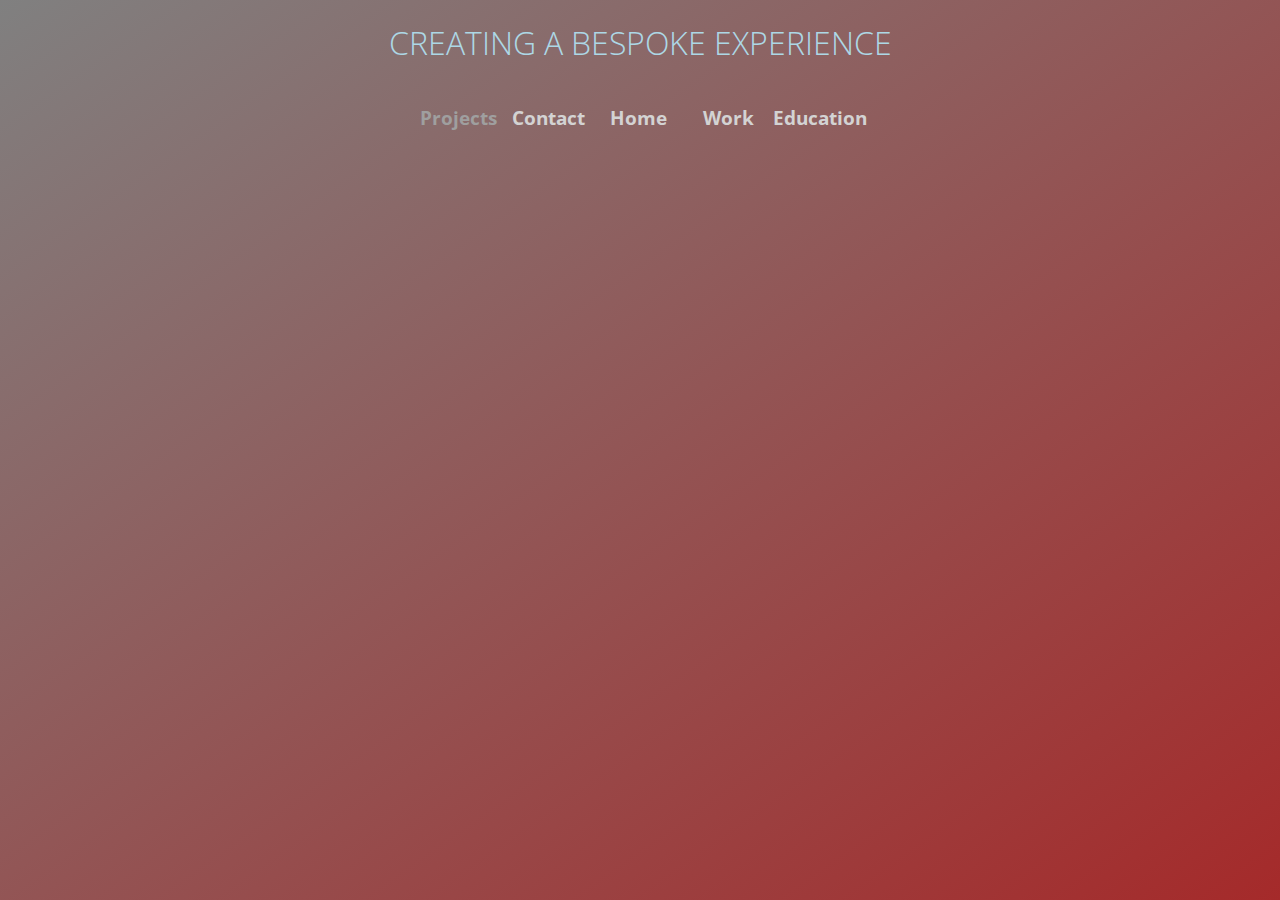
==== bespoke.htm @ 3442506e "commit idk what number" ====
<!DOCTYPE html>
<html lang ="en">
    <head>
        <meta charset="UTF-8">
        <meta name="viewport" content="width=device-width">
        <title>Angelo's Projects</title>
        <link rel="stylesheet" href="styles.css">
        <link href="https://fonts.googleapis.com/css?family=Montserrat:400,500|Open+Sans:100,300,400|Roboto:400,500&display=swap" rel="stylesheet">
    </head>
    <body>
    <header>
        <h1>CREATING A BESPOKE EXPERIENCE</h1>
        <section class="navigation">
            <div id="current" class="navbtn"><h3>Projects</h3></div>
            <div class="navbtn"><a href="contact.htm"><h3>Contact</h3></a></div>
            <div class="navbtn"><a href="index.htm"><h3>Home</h3></a></div>
            <div class="navbtn"><a href="work.htm"><h3>Work</h3></a></div>
            <div class="navbtn"><a href="education.htm"><h3>Education</h3></a></div>   
        </section>
    </header>
	</body>
</html>
---- styles.css ----
html {background-image: linear-gradient(to top left, brown, gray); 
min-height: 100vh; 
max-height: calc(auto + 20px);
}
header {
    text-align: center;
    color: lightblue;
    font-family: 'Open Sans', sans-serif;
    font-weight:300;
}
body {
    font-family: 'Open Sans', sans-serif;
}
h1 {
    font-weight: 100;
}

h3 {
	position: relative;
	text-align: center;
}
h4 {
    padding: 0;
    position: relative;
    left: 7vw;
    font-size: 22px;
    font-family: 'Open Sans', sans-serif;
    color: white;
    font-weight: 300;	
	max-width: 92vw;
}

p {
	font-size: 16px;
	color: lightgray;
}
a {
    text-decoration: none;
    color:lightgray;
}
a:hover{
    color:gray;
}
.navigation{
    position: relative;
    display:flex;
    flex-wrap: wrap;
    align-content: center;
    justify-content: center;
    text-align: center;
    font-style: normal;
    color: beige;
	
}

.navbtn {
    font-family: 'Open Sans', sans-serif;
    flex: 0 1 90px;
    font-weight: 100;
}
}
.middleside {
    font-family: 'Montserrat', sans-serif;
    position: relative;
    left: 30px;
}
.middleside img{
    width: 200px;
    float: left;
    position: relative;
    left: 20px;
}
.hometext {
    position: relative;
    left: 30px;
    width:90vw;
    color: white;
    font-weight: 100;
}
#current.navbtn {
    color: #9f9f9f;
}
#upside.hometext {
    left: 9vw;
}
.loadingtext{
    position: relative;
    left: 9vw;
}

.loadingbar {
    position: relative;
    display: inline-flex;
    left:8vw;
    width: 200px;
    border-color: black;
    border: 2px solid;
    border-radius: 2px;
    flex: 1 1 300px;
}

.loaded {
    background: black;
    width: 54px;
}
.toload {
    background: lightblue;
    width: 146px;
}

.contact{
	position: relative;
	left: 9vw;
}
.icons{
	color: lightgray;
	font-size: 1.5em;
	
}
.linebreak {
	width: 100vw;
}
.list {
	position: relative;
	display: inline-flex;
	top: 10vh;
	flex-wrap: wrap;
	flex-flow: row wrap;	
}
.edutitle {
	font-size: 20px;
}

.edutext {
	position: relative;
	text-align: justify;
	width: 65vw;
}
.edulist {
	position: relative;
	text-align: center;
	width:30vw;

}
.subtitle {
	position: relative;
	left: 2vw;
	color: lightcoral;
}

.projleft img {
	position: relative;
	float: left;
	left: 5vw;
	width: 300px;
	border-radius: 6px;
}

.projlefttext {
	position: relative;
	left: 7vw;
	top: 20px;
	max-width: 92vw;
	font-family: 
}
#phone.projleft img {
	height: 200px;
}
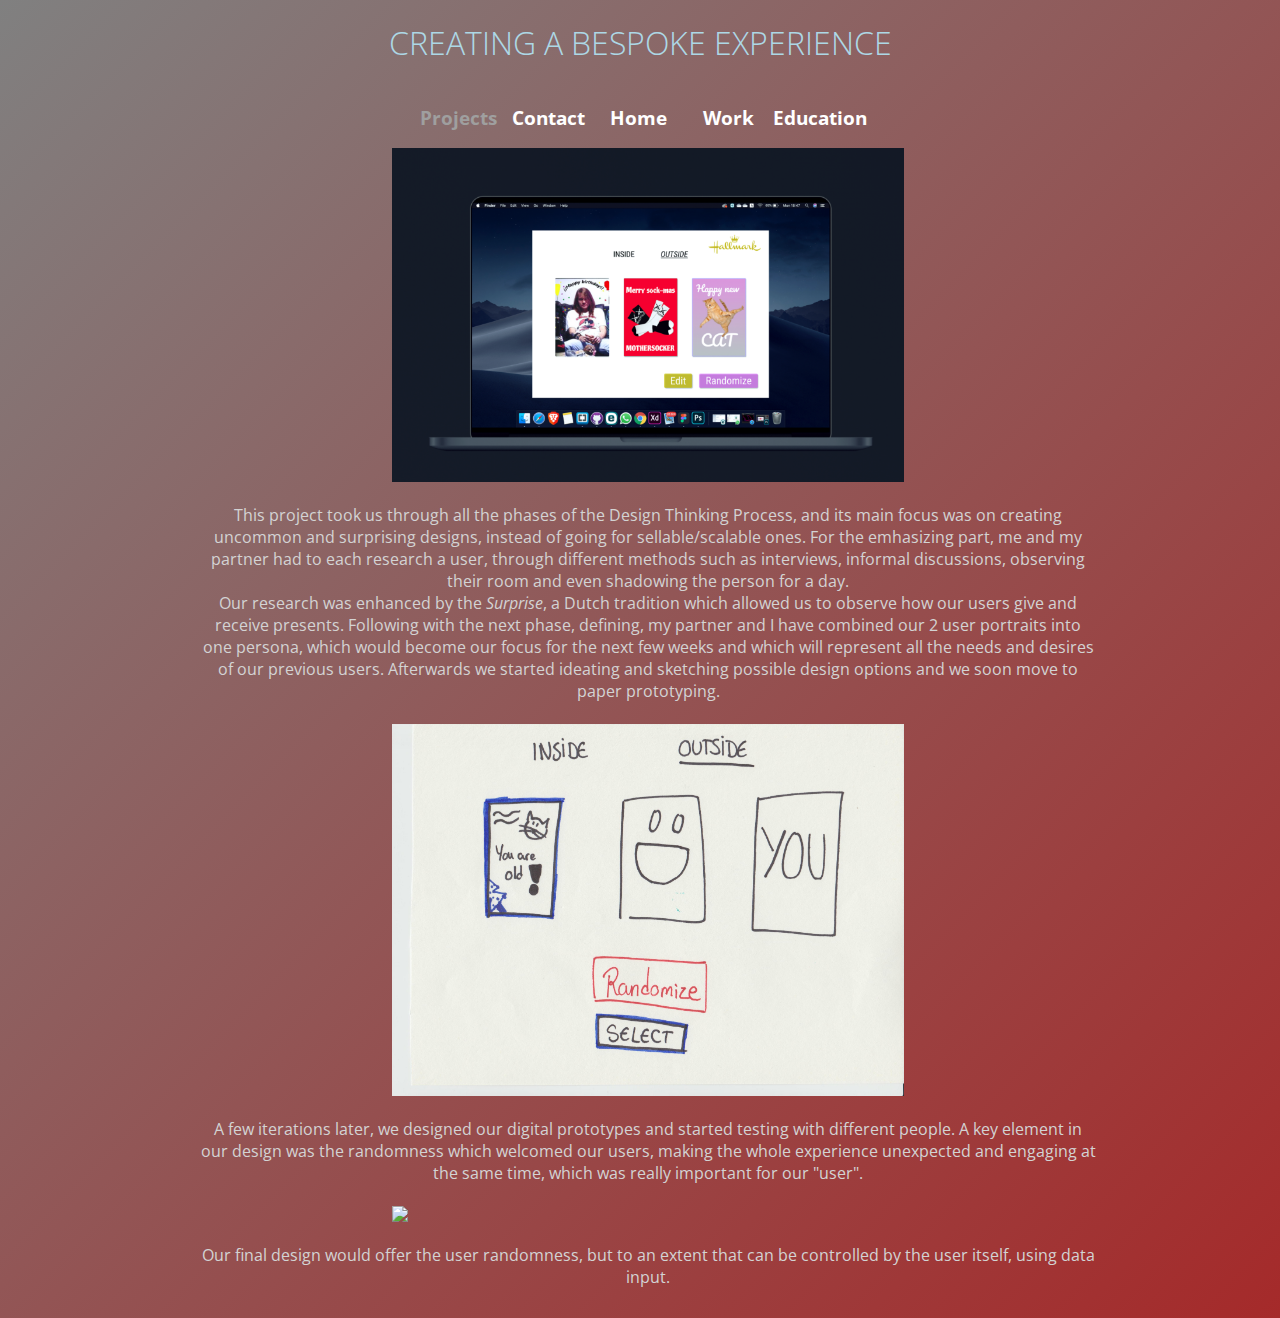
==== commit 9c9c176c: "commit? yes" ====
--- a/bespoke.htm
+++ b/bespoke.htm
@@ -18,5 +18,22 @@
             <div class="navbtn"><a href="education.htm"><h3>Education</h3></a></div>   
         </section>
     </header>
+		<section class="content">
+		<div class="projimg"><img src="images/bespokethumb.png"></div>
+		<div class="projtext">
+		<br>
+		This project took us through all the phases of the Design Thinking Process, and its main focus was on creating uncommon and surprising designs, instead of going for sellable/scalable ones. For the emhasizing part, me and my partner had to each research a user, through different methods such as interviews, informal discussions, observing their room and even shadowing the person for a day. <br>Our research was enhanced by the <em>Surprise</em>, a Dutch tradition which allowed us to observe how our users give and receive presents. Following with the next phase, defining, my partner and I have combined our 2 user portraits into one persona, which would become our focus for the next few weeks and which will represent all the needs and desires of our previous users. Afterwards we started ideating and sketching possible design options and we soon move to paper prototyping.</div>
+		<br>
+		<div class="projimg"><img src="images/bespoke1.jpg"></div>
+		<div class="projtext">
+		<br>
+		A few iterations later, we designed our digital prototypes and started testing with different people. A key element in our design was the randomness which welcomed our users, making the whole experience unexpected and engaging at the same time, which was really important for our "user".</div> 
+		<br>
+		<div class="projimg"><img src="images/bespoke2.png"> </div>
+		<br>
+		<div class="projtext">
+		Our final design would offer the user randomness, but to an extent that can be controlled by the user itself, using data input.</div>
+		<br>
+		</section>
 	</body>
 </html>--- a/styles.css
+++ b/styles.css
@@ -1,6 +1,6 @@
 html {background-image: linear-gradient(to top left, brown, gray); 
 min-height: 100vh; 
-max-height: calc(auto + 20px);
+max-height: auto;
 }
 header {
     text-align: center;
@@ -36,7 +36,7 @@
 }
 a {
     text-decoration: none;
-    color:lightgray;
+    color:white;
 }
 a:hover{
     color:gray;
@@ -160,9 +160,21 @@
 	position: relative;
 	left: 7vw;
 	top: 20px;
-	max-width: 92vw;
-	font-family: 
+	max-width: 92vw; 
 }
-#phone.projleft img {
-	height: 200px;
+.projtext {
+	position: relative;
+	text-align: center;
+	max-width: 70vw;
+	left: 15vw;
+	color: lightgray;
 }
+.projimg img {
+	display: block;
+	position: relative;
+	left: 30vw;
+	width: 40vw;	
+}
+.content {
+	position: relative;
+}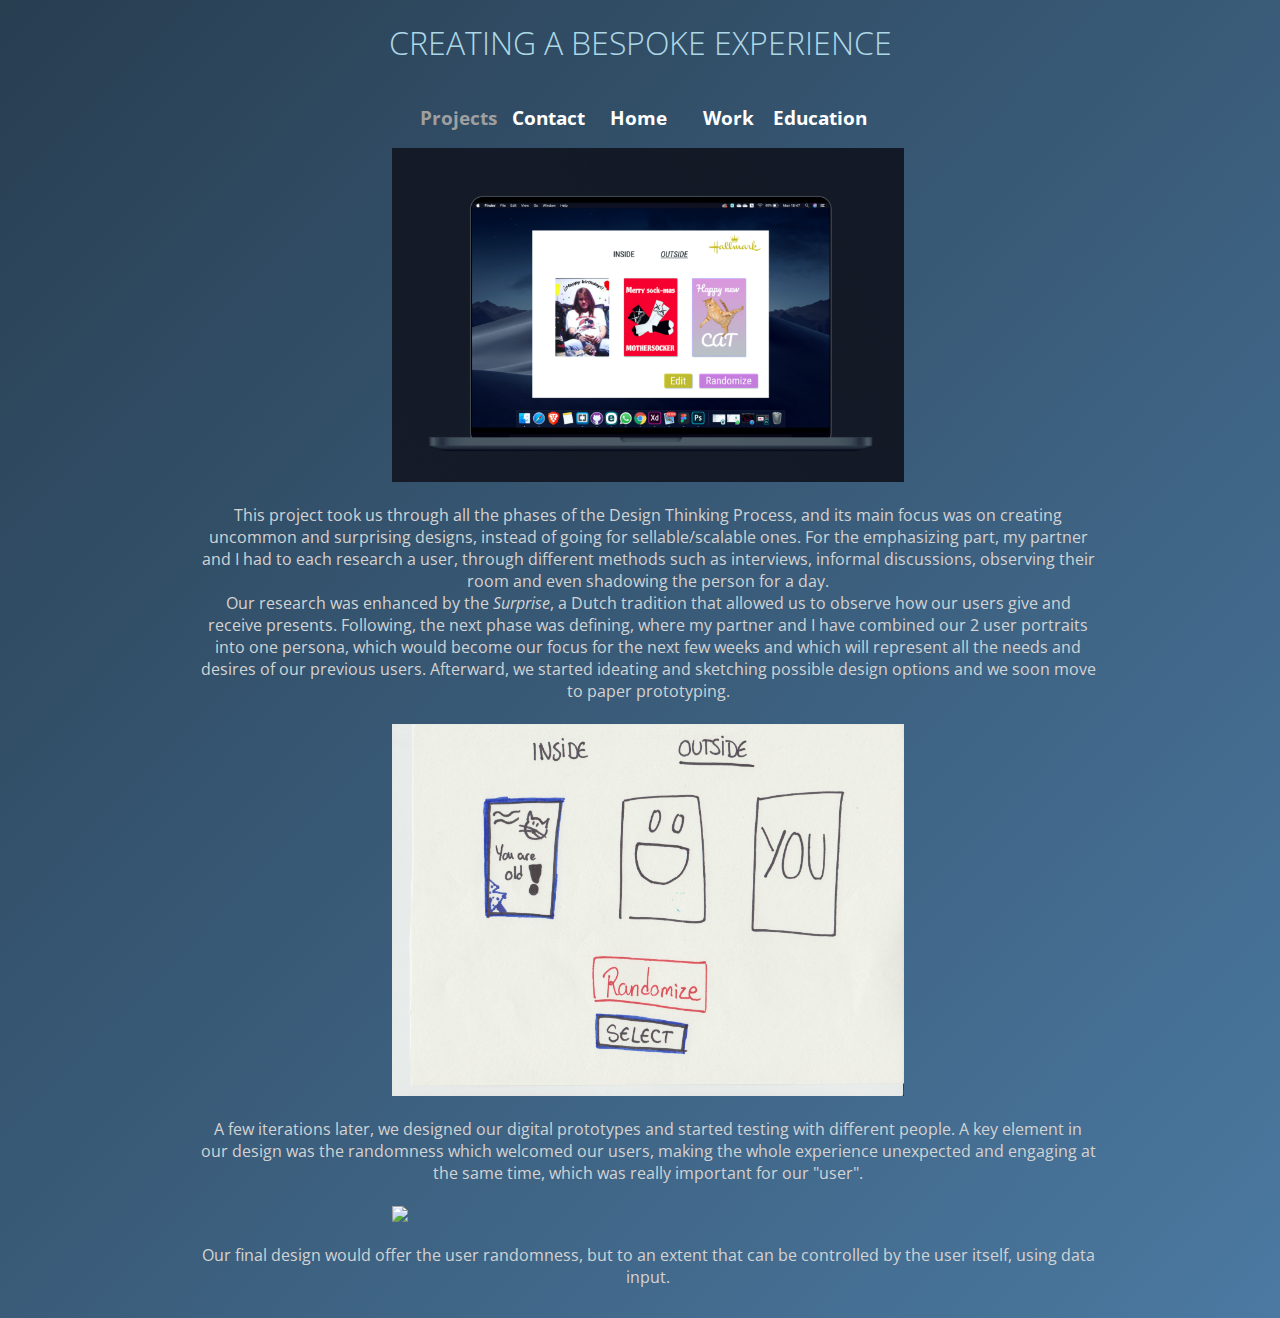
==== commit f515810a: "ITS DONE" ====
--- a/bespoke.htm
+++ b/bespoke.htm
@@ -22,7 +22,7 @@
 		<div class="projimg"><img src="images/bespokethumb.png"></div>
 		<div class="projtext">
 		<br>
-		This project took us through all the phases of the Design Thinking Process, and its main focus was on creating uncommon and surprising designs, instead of going for sellable/scalable ones. For the emhasizing part, me and my partner had to each research a user, through different methods such as interviews, informal discussions, observing their room and even shadowing the person for a day. <br>Our research was enhanced by the <em>Surprise</em>, a Dutch tradition which allowed us to observe how our users give and receive presents. Following with the next phase, defining, my partner and I have combined our 2 user portraits into one persona, which would become our focus for the next few weeks and which will represent all the needs and desires of our previous users. Afterwards we started ideating and sketching possible design options and we soon move to paper prototyping.</div>
+		This project took us through all the phases of the Design Thinking Process, and its main focus was on creating uncommon and surprising designs, instead of going for sellable/scalable ones. For the emphasizing part, my partner and I had to each research a user, through different methods such as interviews, informal discussions, observing their room and even shadowing the person for a day. <br>Our research was enhanced by the <em>Surprise</em>, a Dutch tradition that allowed us to observe how our users give and receive presents. Following, the next phase was defining, where my partner and I have combined our 2 user portraits into one persona, which would become our focus for the next few weeks and which will represent all the needs and desires of our previous users. Afterward, we started ideating and sketching possible design options and we soon move to paper prototyping.</div>
 		<br>
 		<div class="projimg"><img src="images/bespoke1.jpg"></div>
 		<div class="projtext">
--- a/styles.css
+++ b/styles.css
@@ -1,4 +1,4 @@
-html {background-image: linear-gradient(to top left, brown, gray); 
+html {background-image: linear-gradient(to top left, #4B79A1, #283E51); 
 min-height: 100vh; 
 max-height: auto;
 }
@@ -129,6 +129,7 @@
 }
 .edutitle {
 	font-size: 20px;
+	color:white;
 }
 
 .edutext {
@@ -140,12 +141,13 @@
 	position: relative;
 	text-align: center;
 	width:30vw;
+	color: lightblue
 
 }
 .subtitle {
 	position: relative;
 	left: 2vw;
-	color: lightcoral;
+	color: lightslategray;
 }
 
 .projleft img {
